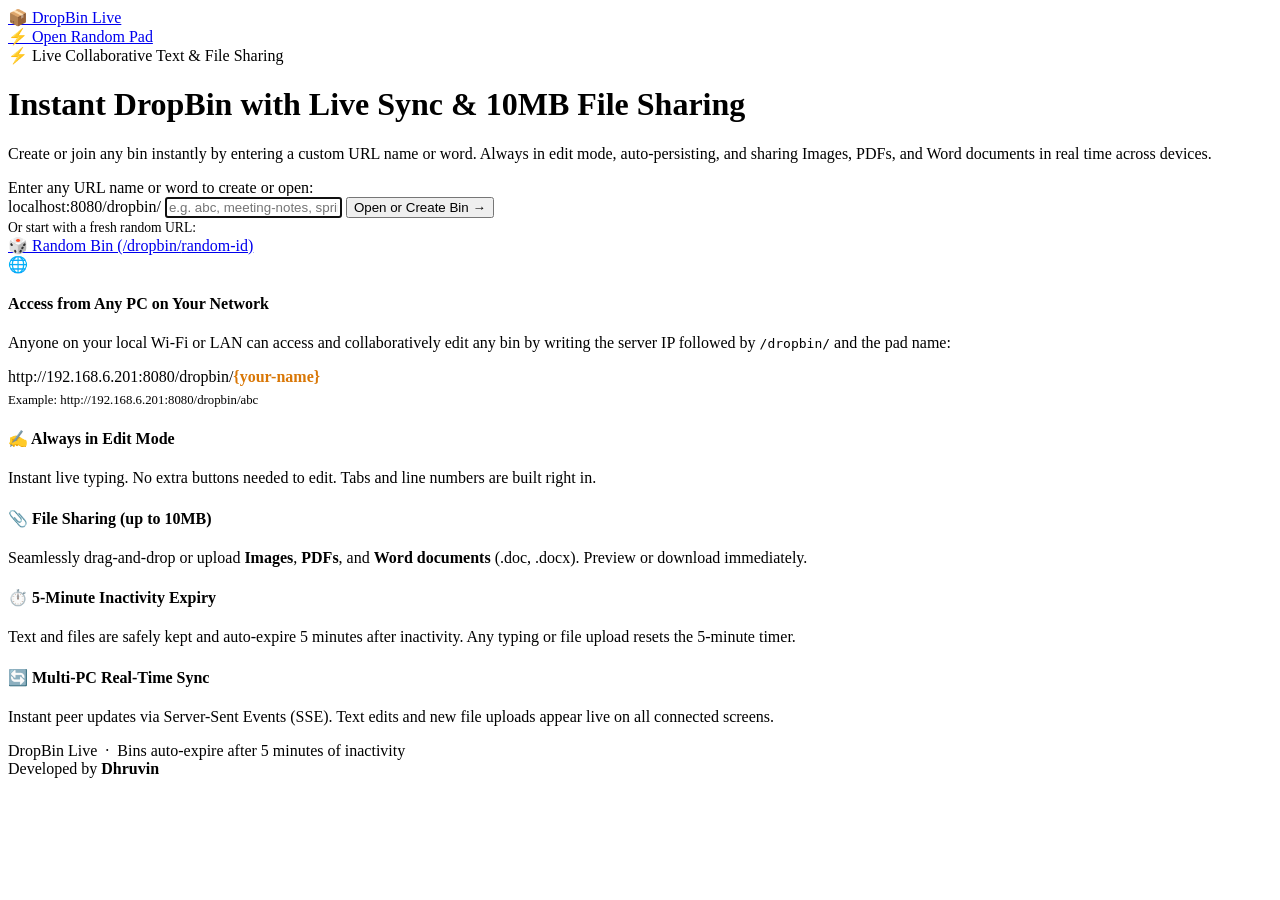
==== src/main/resources/templates/index.html @ e37498a7 "Initial project commit" ====
<!DOCTYPE html>
<html lang="en" xmlns:th="http://www.thymeleaf.org">
<head>
    <meta charset="UTF-8"/>
    <meta name="viewport" content="width=device-width, initial-scale=1.0"/>
    <title>DropBin Live — Instant TextPad & File Sharing (10MB)</title>
    <link rel="stylesheet" th:href="@{/style.css}" href="/style.css"/>
    <link rel="stylesheet" th:href="@{/css/style.css}" href="/css/style.css"/>
</head>
<body>

<header class="site-header">
    <div class="header-left">
        <a href="/dropbin" class="logo">
            <span>📦 DropBin</span>
            <span class="logo-badge">Live</span>
        </a>
    </div>

    <div class="header-right">
        <a href="/dropbin/new" class="btn btn-primary">⚡ Open Random Pad</a>
    </div>
</header>

<main class="hero-container">
    <div class="hero-header">
        <div class="hero-tag">⚡ Live Collaborative Text & File Sharing</div>
        <h1 class="hero-title">Instant DropBin with Live Sync & 10MB File Sharing</h1>
        <p class="hero-subtitle">
            Create or join any bin instantly by entering a custom URL name or word.
            Always in edit mode, auto-persisting, and sharing Images, PDFs, and Word documents in real time across devices.
        </p>
    </div>

    <!-- URL Creator / Opener Card -->
    <div class="create-card">
        <form id="urlForm" class="url-input-form" onsubmit="handleOpenUrl(event)">
            <label class="url-input-label" for="customUrlInput">
                Enter any URL name or word to create or open:
            </label>
            <div class="url-input-wrapper">
                <span class="url-prefix" id="urlPrefix">
                    <span th:text="${serverLanIp != null ? serverLanIp + ':' + serverPort : 'localhost:8080'}">localhost:8080</span>/dropbin/
                </span>
                <input type="text" id="customUrlInput" class="url-text-input"
                       placeholder="e.g. abc, meeting-notes, sprint1..."
                       required pattern="[a-zA-Z0-9_\-\.]+"
                       title="Letters, numbers, underscores, and hyphens"
                       autofocus/>
                <button type="submit" class="btn btn-primary btn-open">
                    Open or Create Bin →
                </button>
            </div>
        </form>

        <div class="quick-actions">
            <span style="font-size: 0.85rem; color: var(--text-muted);">
                Or start with a fresh random URL:
            </span>
            <div style="display:flex; gap:0.5rem;">
                <a href="/dropbin/new" class="btn btn-secondary">🎲 Random Bin (/dropbin/<span style="color:var(--primary);">random-id</span>)</a>
            </div>
        </div>
    </div>

    <!-- LAN Access Tip Card -->
    <div class="lan-tip-card">
        <div class="lan-tip-icon">🌐</div>
        <div class="lan-tip-text">
            <h4>Access from Any PC on Your Network</h4>
            <p>
                Anyone on your local Wi-Fi or LAN can access and collaboratively edit any bin by writing the server IP followed by <code>/dropbin/</code> and the pad name:
            </p>
            <div class="lan-tip-code">
                http://<span th:text="${serverLanIp}">192.168.6.201</span>:<span th:text="${serverPort}">8080</span>/dropbin/<span style="color:#d97706; font-weight:700;">{your-name}</span>
            </div>
            <p style="margin-top:0.4rem; font-size:0.8rem; color:var(--text-dim);">
                Example: <a th:href="@{'/dropbin/abc'}" style="color:var(--primary);text-decoration:none;">http://<span th:text="${serverLanIp}">192.168.6.201</span>:<span th:text="${serverPort}">8080</span>/dropbin/abc</a>
            </p>
        </div>
    </div>

    <!-- Features Overview -->
    <div class="features-grid">
        <div class="feature-box">
            <h4>✍️ Always in Edit Mode</h4>
            <p>Instant live typing. No extra buttons needed to edit. Tabs and line numbers are built right in.</p>
        </div>
        <div class="feature-box">
            <h4>📎 File Sharing (up to 10MB)</h4>
            <p>Seamlessly drag-and-drop or upload <strong>Images</strong>, <strong>PDFs</strong>, and <strong>Word documents</strong> (.doc, .docx). Preview or download immediately.</p>
        </div>
        <div class="feature-box">
            <h4>⏱️ 5-Minute Inactivity Expiry</h4>
            <p>Text and files are safely kept and auto-expire 5 minutes after inactivity. Any typing or file upload resets the 5-minute timer.</p>
        </div>
        <div class="feature-box">
            <h4>🔄 Multi-PC Real-Time Sync</h4>
            <p>Instant peer updates via Server-Sent Events (SSE). Text edits and new file uploads appear live on all connected screens.</p>
        </div>
    </div>
</main>

<footer class="site-footer">
    <div class="footer-left" aria-hidden="true"></div>
    <div class="footer-center">
        <span>DropBin Live &nbsp;·&nbsp; Bins auto-expire after 5 minutes of inactivity</span>
        <span th:if="${activePastes != null}" th:text="'&nbsp;·&nbsp; ' + ${activePastes} + ' active bins in database'"></span>
    </div>
    <div class="footer-right">
        Developed by <strong>Dhruvin</strong>
    </div>
</footer>

<script>
    function handleOpenUrl(event) {
        event.preventDefault();
        const input = document.getElementById('customUrlInput');
        let val = input.value.trim().replace(/^\/+|\/+$/g, '');
        if (val) {
            window.location.href = '/dropbin/' + encodeURIComponent(val);
        }
    }
</script>

</body>
</html>
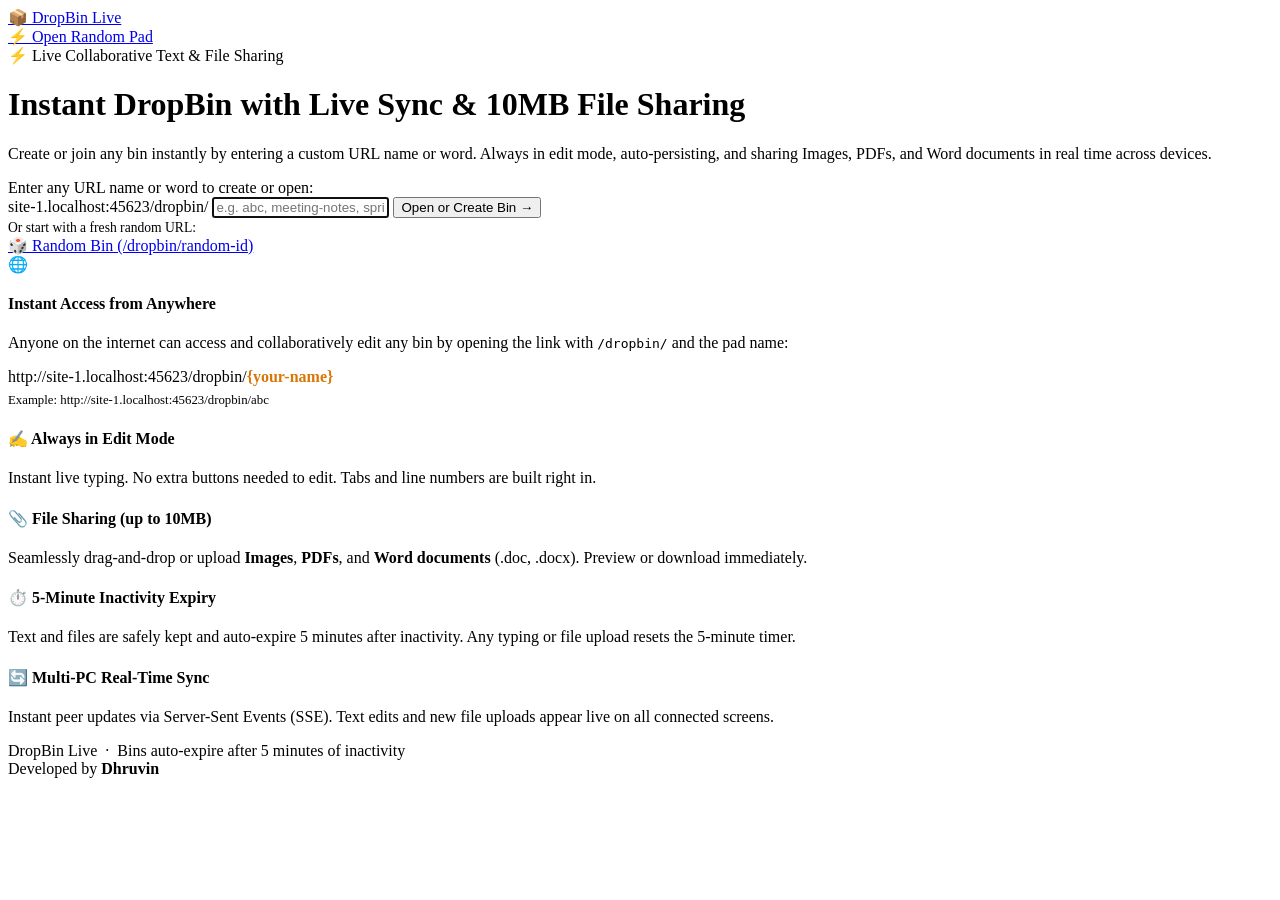
==== commit 9bbabd54: "feat: add Railway cloud deployment support and intelligent DataSource config" ====
--- a/src/main/resources/templates/index.html
+++ b/src/main/resources/templates/index.html
@@ -40,7 +40,7 @@
             </label>
             <div class="url-input-wrapper">
                 <span class="url-prefix" id="urlPrefix">
-                    <span th:text="${serverLanIp != null ? serverLanIp + ':' + serverPort : 'localhost:8080'}">localhost:8080</span>/dropbin/
+                    <span id="urlHostPrefix" th:text="${serverLanIp != null ? serverLanIp + ':' + serverPort : 'localhost:8080'}">localhost:8080</span>/dropbin/
                 </span>
                 <input type="text" id="customUrlInput" class="url-text-input"
                        placeholder="e.g. abc, meeting-notes, sprint1..."
@@ -63,19 +63,19 @@
         </div>
     </div>
 
-    <!-- LAN Access Tip Card -->
+    <!-- Share Tip Card -->
     <div class="lan-tip-card">
         <div class="lan-tip-icon">🌐</div>
         <div class="lan-tip-text">
-            <h4>Access from Any PC on Your Network</h4>
+            <h4>Instant Access from Anywhere</h4>
             <p>
-                Anyone on your local Wi-Fi or LAN can access and collaboratively edit any bin by writing the server IP followed by <code>/dropbin/</code> and the pad name:
+                Anyone on the internet can access and collaboratively edit any bin by opening the link with <code>/dropbin/</code> and the pad name:
             </p>
             <div class="lan-tip-code">
-                http://<span th:text="${serverLanIp}">192.168.6.201</span>:<span th:text="${serverPort}">8080</span>/dropbin/<span style="color:#d97706; font-weight:700;">{your-name}</span>
+                <span id="tipOriginDisplay" th:text="${serverLanIp != null ? 'http://' + serverLanIp + ':' + serverPort : 'http://localhost:8080'}">http://localhost:8080</span>/dropbin/<span style="color:#d97706; font-weight:700;">{your-name}</span>
             </div>
             <p style="margin-top:0.4rem; font-size:0.8rem; color:var(--text-dim);">
-                Example: <a th:href="@{'/dropbin/abc'}" style="color:var(--primary);text-decoration:none;">http://<span th:text="${serverLanIp}">192.168.6.201</span>:<span th:text="${serverPort}">8080</span>/dropbin/abc</a>
+                Example: <a id="tipExampleLink" th:href="@{'/dropbin/abc'}" style="color:var(--primary);text-decoration:none;"><span id="tipExampleDisplay" th:text="${serverLanIp != null ? 'http://' + serverLanIp + ':' + serverPort + '/dropbin/abc' : 'http://localhost:8080/dropbin/abc'}">http://localhost:8080/dropbin/abc</span></a>
             </p>
         </div>
     </div>
@@ -113,6 +113,20 @@
 </footer>
 
 <script>
+    document.addEventListener('DOMContentLoaded', () => {
+        const urlHostPrefix = document.getElementById('urlHostPrefix');
+        const tipOriginDisplay = document.getElementById('tipOriginDisplay');
+        const tipExampleDisplay = document.getElementById('tipExampleDisplay');
+        const tipExampleLink = document.getElementById('tipExampleLink');
+
+        if (window.location.host) {
+            if (urlHostPrefix) urlHostPrefix.textContent = window.location.host;
+            if (tipOriginDisplay) tipOriginDisplay.textContent = window.location.origin;
+            if (tipExampleDisplay) tipExampleDisplay.textContent = window.location.origin + '/dropbin/abc';
+            if (tipExampleLink) tipExampleLink.href = window.location.origin + '/dropbin/abc';
+        }
+    });
+
     function handleOpenUrl(event) {
         event.preventDefault();
         const input = document.getElementById('customUrlInput');
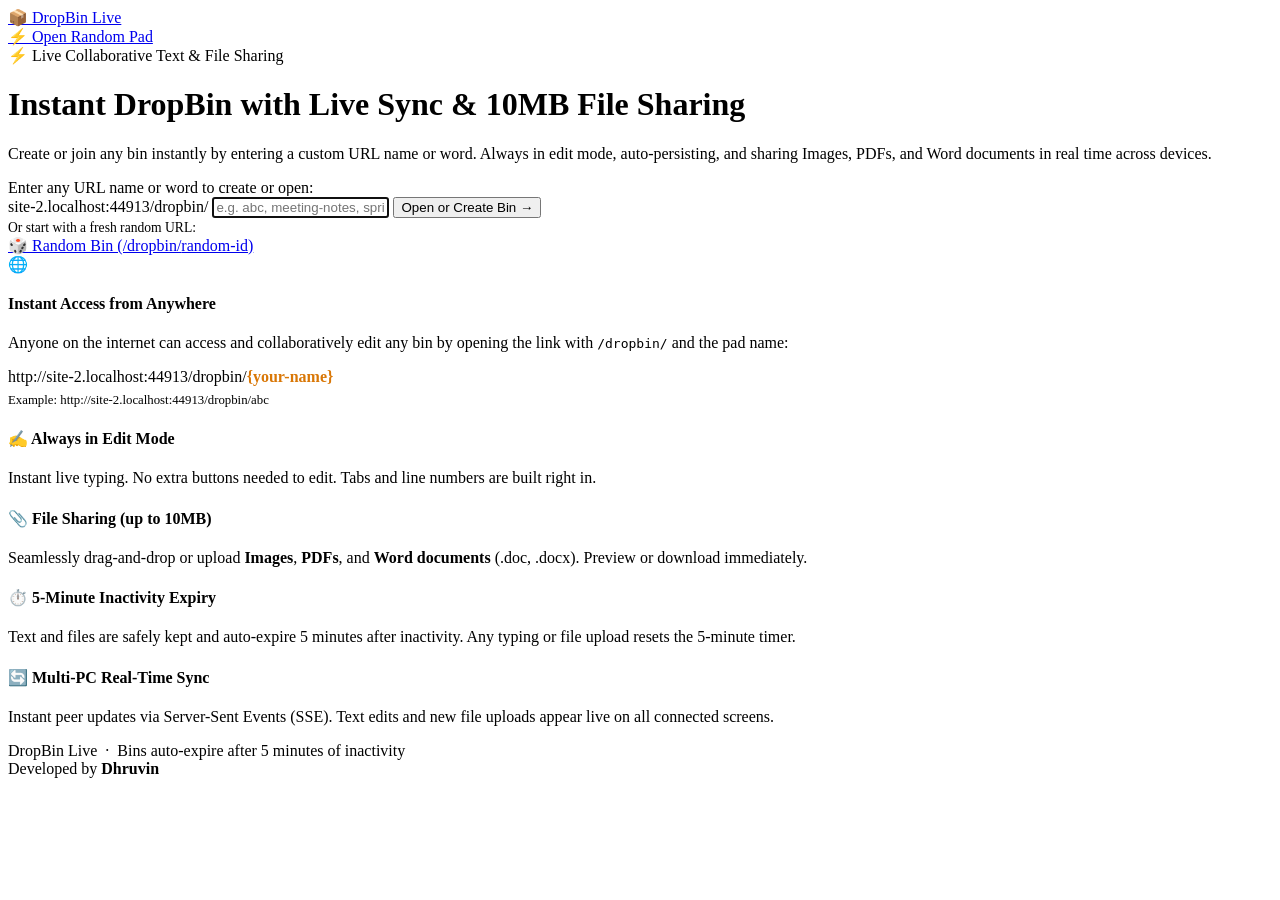
==== commit a36927f3: "feat: add frontend static assets and index template for textbin" ====
--- a/src/main/resources/templates/index.html
+++ b/src/main/resources/templates/index.html
@@ -120,7 +120,10 @@
         const tipExampleLink = document.getElementById('tipExampleLink');
 
         if (window.location.host) {
-            if (urlHostPrefix) urlHostPrefix.textContent = window.location.host;
+            if (urlHostPrefix) {
+                urlHostPrefix.textContent = window.location.host;
+                urlHostPrefix.title = window.location.host;
+            }
             if (tipOriginDisplay) tipOriginDisplay.textContent = window.location.origin;
             if (tipExampleDisplay) tipExampleDisplay.textContent = window.location.origin + '/dropbin/abc';
             if (tipExampleLink) tipExampleLink.href = window.location.origin + '/dropbin/abc';
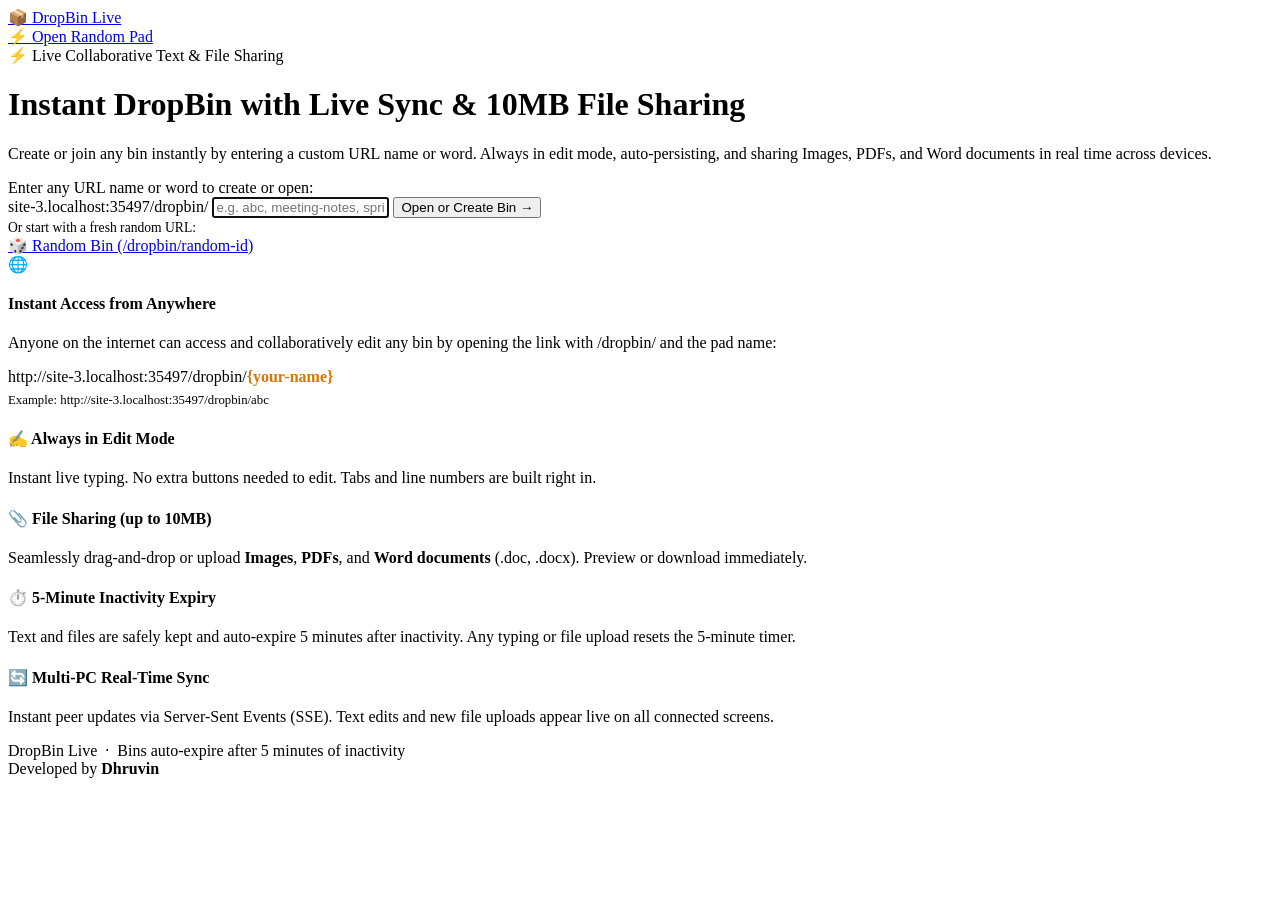
==== commit 22d94f34: "feat: add automatic dual-mode detection for LAN and Live environments" ====
--- a/src/main/resources/templates/index.html
+++ b/src/main/resources/templates/index.html
@@ -67,9 +67,9 @@
     <div class="lan-tip-card">
         <div class="lan-tip-icon">🌐</div>
         <div class="lan-tip-text">
-            <h4>Instant Access from Anywhere</h4>
-            <p>
-                Anyone on the internet can access and collaboratively edit any bin by opening the link with <code>/dropbin/</code> and the pad name:
+            <h4 id="tipCardHeading" th:text="${isLiveMode} ? 'Instant Access from Anywhere' : 'Access from Any Device on Your Network'">Access from Any Device on Your Network</h4>
+            <p id="tipCardDesc" th:text="${isLiveMode} ? 'Anyone on the internet can access and collaboratively edit any bin by opening the link with /dropbin/ and the pad name:' : 'Anyone on your local Wi-Fi or LAN can access and collaboratively edit any bin by writing the server IP followed by /dropbin/ and the pad name:'">
+                Anyone on your local Wi-Fi or LAN can access and collaboratively edit any bin by writing the server IP followed by <code>/dropbin/</code> and the pad name:
             </p>
             <div class="lan-tip-code">
                 <span id="tipOriginDisplay" th:text="${serverLanIp != null ? 'http://' + serverLanIp + ':' + serverPort : 'http://localhost:8080'}">http://localhost:8080</span>/dropbin/<span style="color:#d97706; font-weight:700;">{your-name}</span>
@@ -118,15 +118,38 @@
         const tipOriginDisplay = document.getElementById('tipOriginDisplay');
         const tipExampleDisplay = document.getElementById('tipExampleDisplay');
         const tipExampleLink = document.getElementById('tipExampleLink');
+        const tipCardHeading = document.getElementById('tipCardHeading');
+        const tipCardDesc = document.getElementById('tipCardDesc');
 
-        if (window.location.host) {
+        const isLocalOrLan = (hostname) => {
+            if (!hostname) return true;
+            return hostname === 'localhost' ||
+                   hostname === '127.0.0.1' ||
+                   hostname === '0.0.0.0' ||
+                   hostname.endsWith('.local') ||
+                   hostname.startsWith('192.168.') ||
+                   hostname.startsWith('10.') ||
+                   /^172\.(1[6-9]|2[0-9]|3[0-1])\./.test(hostname);
+        };
+
+        const isLocal = isLocalOrLan(window.location.hostname);
+
+        if (!isLocal) {
+            // Live Internet Mode (Render, Railway, custom domain)
+            const liveOrigin = window.location.origin;
             if (urlHostPrefix) {
                 urlHostPrefix.textContent = window.location.host;
                 urlHostPrefix.title = window.location.host;
             }
-            if (tipOriginDisplay) tipOriginDisplay.textContent = window.location.origin;
-            if (tipExampleDisplay) tipExampleDisplay.textContent = window.location.origin + '/dropbin/abc';
-            if (tipExampleLink) tipExampleLink.href = window.location.origin + '/dropbin/abc';
+            if (tipCardHeading) tipCardHeading.textContent = 'Instant Access from Anywhere';
+            if (tipCardDesc) tipCardDesc.textContent = 'Anyone on the internet can access and collaboratively edit any bin by opening the link with /dropbin/ and the pad name:';
+            if (tipOriginDisplay) tipOriginDisplay.textContent = liveOrigin;
+            if (tipExampleDisplay) tipExampleDisplay.textContent = liveOrigin + '/dropbin/abc';
+            if (tipExampleLink) tipExampleLink.href = liveOrigin + '/dropbin/abc';
+        } else {
+            // LAN / Local Mode (Wi-Fi, localhost)
+            if (tipCardHeading) tipCardHeading.textContent = 'Access from Any Device on Your Network';
+            if (tipCardDesc) tipCardDesc.textContent = 'Anyone on your local Wi-Fi or LAN can access and collaboratively edit any bin by writing the server IP followed by /dropbin/ and the pad name:';
         }
     });
 
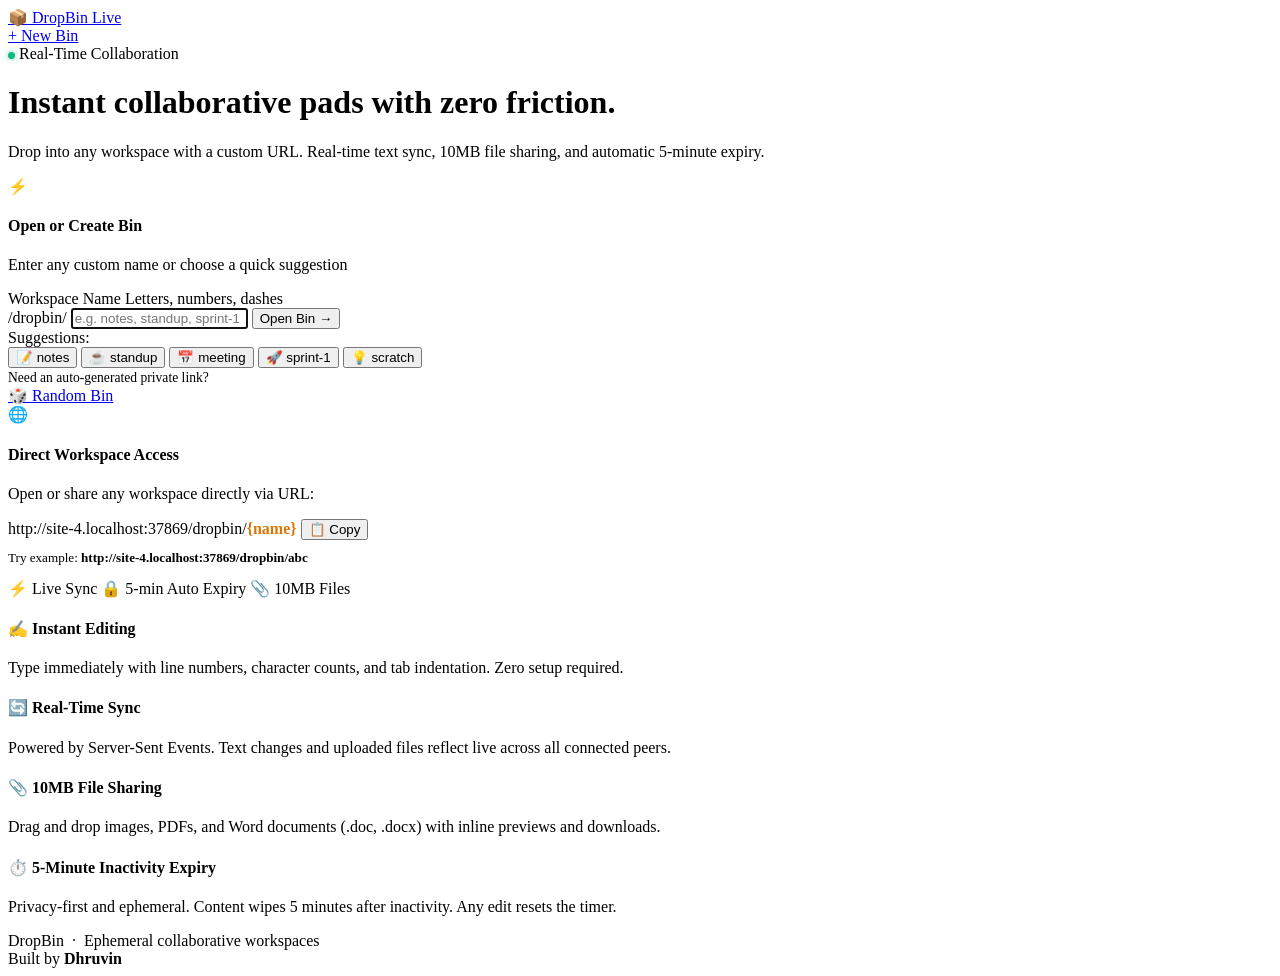
==== commit eea54fbd: "feat(ui): modernize UI design, improve mobile responsiveness, and enhance hero layout - Modernize ty" ====
--- a/src/main/resources/templates/index.html
+++ b/src/main/resources/templates/index.html
@@ -3,7 +3,7 @@
 <head>
     <meta charset="UTF-8"/>
     <meta name="viewport" content="width=device-width, initial-scale=1.0"/>
-    <title>DropBin Live — Instant TextPad & File Sharing (10MB)</title>
+    <title>DropBin — Instant Collaborative Workspace</title>
     <link rel="stylesheet" th:href="@{/style.css}" href="/style.css"/>
     <link rel="stylesheet" th:href="@{/css/style.css}" href="/css/style.css"/>
 </head>
@@ -18,85 +18,127 @@
     </div>
 
     <div class="header-right">
-        <a href="/dropbin/new" class="btn btn-primary">⚡ Open Random Pad</a>
+        <a href="/dropbin/new" class="btn btn-primary">+ New Bin</a>
     </div>
 </header>
 
 <main class="hero-container">
     <div class="hero-header">
-        <div class="hero-tag">⚡ Live Collaborative Text & File Sharing</div>
-        <h1 class="hero-title">Instant DropBin with Live Sync & 10MB File Sharing</h1>
+        <div class="hero-tag">
+            <span class="live-dot" style="display:inline-block;width:7px;height:7px;border-radius:50%;background:#10b981;box-shadow:0 0 6px rgba(16,185,129,0.6);"></span>
+            Real-Time Collaboration
+        </div>
+        <h1 class="hero-title">Instant collaborative pads with zero friction.</h1>
         <p class="hero-subtitle">
-            Create or join any bin instantly by entering a custom URL name or word.
-            Always in edit mode, auto-persisting, and sharing Images, PDFs, and Word documents in real time across devices.
+            Drop into any workspace with a custom URL. Real-time text sync, 10MB file sharing, and automatic 5-minute expiry.
         </p>
     </div>
 
-    <!-- URL Creator / Opener Card -->
-    <div class="create-card">
-        <form id="urlForm" class="url-input-form" onsubmit="handleOpenUrl(event)">
-            <label class="url-input-label" for="customUrlInput">
-                Enter any URL name or word to create or open:
-            </label>
-            <div class="url-input-wrapper">
-                <span class="url-prefix" id="urlPrefix">
-                    <span id="urlHostPrefix" th:text="${serverLanIp != null ? serverLanIp + ':' + serverPort : 'localhost:8080'}">localhost:8080</span>/dropbin/
+    <!-- Dual Action Grid: Creator Card on Left + Direct Access Card on Right -->
+    <div class="hero-action-grid">
+        <!-- URL Creator / Opener Card -->
+        <div class="create-card">
+            <div class="card-header-custom">
+                <div class="create-card-icon">⚡</div>
+                <div>
+                    <h4>Open or Create Bin</h4>
+                    <p>Enter any custom name or choose a quick suggestion</p>
+                </div>
+            </div>
+
+            <form id="urlForm" class="url-input-form" onsubmit="handleOpenUrl(event)">
+                <div class="url-label-row">
+                    <label class="url-input-label" for="customUrlInput">
+                        Workspace Name
+                    </label>
+                    <span class="url-label-hint">Letters, numbers, dashes</span>
+                </div>
+                <div class="url-input-wrapper">
+                    <span class="url-prefix" id="urlPrefix">/dropbin/</span>
+                    <input type="text" id="customUrlInput" class="url-text-input"
+                           placeholder="e.g. notes, standup, sprint-1"
+                           required pattern="[a-zA-Z0-9_\-\.]+"
+                           title="Letters, numbers, underscores, and hyphens"
+                           autofocus/>
+                    <button type="submit" class="btn btn-primary btn-open">
+                        Open Bin →
+                    </button>
+                </div>
+            </form>
+
+            <!-- Quick Suggestion Preset Chips -->
+            <div class="quick-suggestions">
+                <span class="quick-suggestions-label">Suggestions:</span>
+                <div class="quick-chips-group">
+                    <button type="button" class="quick-chip" onclick="fillPreset('notes')">📝 notes</button>
+                    <button type="button" class="quick-chip" onclick="fillPreset('standup')">☕ standup</button>
+                    <button type="button" class="quick-chip" onclick="fillPreset('meeting')">📅 meeting</button>
+                    <button type="button" class="quick-chip" onclick="fillPreset('sprint-1')">🚀 sprint-1</button>
+                    <button type="button" class="quick-chip" onclick="fillPreset('scratch')">💡 scratch</button>
+                </div>
+            </div>
+
+            <div class="quick-actions">
+                <span style="font-size: 0.85rem; color: var(--text-muted);">
+                    Need an auto-generated private link?
                 </span>
-                <input type="text" id="customUrlInput" class="url-text-input"
-                       placeholder="e.g. abc, meeting-notes, sprint1..."
-                       required pattern="[a-zA-Z0-9_\-\.]+"
-                       title="Letters, numbers, underscores, and hyphens"
-                       autofocus/>
-                <button type="submit" class="btn btn-primary btn-open">
-                    Open or Create Bin →
-                </button>
-            </div>
-        </form>
-
-        <div class="quick-actions">
-            <span style="font-size: 0.85rem; color: var(--text-muted);">
-                Or start with a fresh random URL:
-            </span>
-            <div style="display:flex; gap:0.5rem;">
-                <a href="/dropbin/new" class="btn btn-secondary">🎲 Random Bin (/dropbin/<span style="color:var(--primary);">random-id</span>)</a>
-            </div>
-        </div>
-    </div>
-
-    <!-- Share Tip Card -->
-    <div class="lan-tip-card">
-        <div class="lan-tip-icon">🌐</div>
-        <div class="lan-tip-text">
-            <h4 id="tipCardHeading" th:text="${isLiveMode} ? 'Instant Access from Anywhere' : 'Access from Any Device on Your Network'">Access from Any Device on Your Network</h4>
-            <p id="tipCardDesc" th:text="${isLiveMode} ? 'Anyone on the internet can access and collaboratively edit any bin by opening the link with /dropbin/ and the pad name:' : 'Anyone on your local Wi-Fi or LAN can access and collaboratively edit any bin by writing the server IP followed by /dropbin/ and the pad name:'">
-                Anyone on your local Wi-Fi or LAN can access and collaboratively edit any bin by writing the server IP followed by <code>/dropbin/</code> and the pad name:
-            </p>
-            <div class="lan-tip-code">
-                <span id="tipOriginDisplay" th:text="${serverLanIp != null ? 'http://' + serverLanIp + ':' + serverPort : 'http://localhost:8080'}">http://localhost:8080</span>/dropbin/<span style="color:#d97706; font-weight:700;">{your-name}</span>
-            </div>
-            <p style="margin-top:0.4rem; font-size:0.8rem; color:var(--text-dim);">
-                Example: <a id="tipExampleLink" th:href="@{'/dropbin/abc'}" style="color:var(--primary);text-decoration:none;"><span id="tipExampleDisplay" th:text="${serverLanIp != null ? 'http://' + serverLanIp + ':' + serverPort + '/dropbin/abc' : 'http://localhost:8080/dropbin/abc'}">http://localhost:8080/dropbin/abc</span></a>
-            </p>
-        </div>
-    </div>
-
-    <!-- Features Overview -->
+                <div style="display:flex; gap:0.5rem;">
+                    <a href="/dropbin/new" class="btn btn-secondary">🎲 Random Bin</a>
+                </div>
+            </div>
+        </div>
+
+        <!-- Share & Direct Access Card -->
+        <div class="lan-tip-card">
+            <div class="tip-card-header">
+                <div class="lan-tip-icon">🌐</div>
+                <div>
+                    <h4 id="tipCardHeading">Direct Workspace Access</h4>
+                    <p id="tipCardDesc">
+                        Open or share any workspace directly via URL:
+                    </p>
+                </div>
+            </div>
+
+            <div class="tip-card-body">
+                <div class="lan-tip-code-box">
+                    <span class="lan-tip-code">
+                        <span id="tipOriginDisplay" th:text="${serverLanIp != null ? 'http://' + serverLanIp + ':' + serverPort : 'http://localhost:8080'}">http://localhost:8080</span>/dropbin/<span style="color:#d97706; font-weight:700;">{name}</span>
+                    </span>
+                    <button type="button" class="btn-copy-format" id="btnCopyFormat" onclick="copyFormatUrl()" title="Copy URL format">
+                        📋 Copy
+                    </button>
+                </div>
+                <p style="margin-top:0.6rem; font-size:0.82rem; color:var(--text-dim);">
+                    Try example: <a id="tipExampleLink" th:href="@{'/dropbin/abc'}" style="color:var(--primary);text-decoration:none; font-weight:600;"><span id="tipExampleDisplay" th:text="${serverLanIp != null ? 'http://' + serverLanIp + ':' + serverPort + '/dropbin/abc' : 'http://localhost:8080/dropbin/abc'}">http://localhost:8080/dropbin/abc</span></a>
+                </p>
+            </div>
+
+            <div class="tip-card-footer">
+                <span class="tip-pill-badge">⚡ Live Sync</span>
+                <span class="tip-pill-badge">🔒 5-min Auto Expiry</span>
+                <span class="tip-pill-badge">📎 10MB Files</span>
+            </div>
+        </div>
+    </div>
+
+    <!-- Features Overview: 4 Columns spanning the widescreen -->
     <div class="features-grid">
         <div class="feature-box">
-            <h4>✍️ Always in Edit Mode</h4>
-            <p>Instant live typing. No extra buttons needed to edit. Tabs and line numbers are built right in.</p>
-        </div>
-        <div class="feature-box">
-            <h4>📎 File Sharing (up to 10MB)</h4>
-            <p>Seamlessly drag-and-drop or upload <strong>Images</strong>, <strong>PDFs</strong>, and <strong>Word documents</strong> (.doc, .docx). Preview or download immediately.</p>
+            <h4>✍️ Instant Editing</h4>
+            <p>Type immediately with line numbers, character counts, and tab indentation. Zero setup required.</p>
+        </div>
+        <div class="feature-box">
+            <h4>🔄 Real-Time Sync</h4>
+            <p>Powered by Server-Sent Events. Text changes and uploaded files reflect live across all connected peers.</p>
+        </div>
+        <div class="feature-box">
+            <h4>📎 10MB File Sharing</h4>
+            <p>Drag and drop images, PDFs, and Word documents (.doc, .docx) with inline previews and downloads.</p>
         </div>
         <div class="feature-box">
             <h4>⏱️ 5-Minute Inactivity Expiry</h4>
-            <p>Text and files are safely kept and auto-expire 5 minutes after inactivity. Any typing or file upload resets the 5-minute timer.</p>
-        </div>
-        <div class="feature-box">
-            <h4>🔄 Multi-PC Real-Time Sync</h4>
-            <p>Instant peer updates via Server-Sent Events (SSE). Text edits and new file uploads appear live on all connected screens.</p>
+            <p>Privacy-first and ephemeral. Content wipes 5 minutes after inactivity. Any edit resets the timer.</p>
         </div>
     </div>
 </main>
@@ -104,17 +146,16 @@
 <footer class="site-footer">
     <div class="footer-left" aria-hidden="true"></div>
     <div class="footer-center">
-        <span>DropBin Live &nbsp;·&nbsp; Bins auto-expire after 5 minutes of inactivity</span>
-        <span th:if="${activePastes != null}" th:text="'&nbsp;·&nbsp; ' + ${activePastes} + ' active bins in database'"></span>
+        <span>DropBin &nbsp;·&nbsp; Ephemeral collaborative workspaces</span>
+        <span th:if="${activePastes != null and activePastes > 0}" th:text="'&nbsp;·&nbsp; ' + ${activePastes} + ' active'"></span>
     </div>
     <div class="footer-right">
-        Developed by <strong>Dhruvin</strong>
+        Built by <strong>Dhruvin</strong>
     </div>
 </footer>
 
 <script>
     document.addEventListener('DOMContentLoaded', () => {
-        const urlHostPrefix = document.getElementById('urlHostPrefix');
         const tipOriginDisplay = document.getElementById('tipOriginDisplay');
         const tipExampleDisplay = document.getElementById('tipExampleDisplay');
         const tipExampleLink = document.getElementById('tipExampleLink');
@@ -137,21 +178,39 @@
         if (!isLocal) {
             // Live Internet Mode (Render, Railway, custom domain)
             const liveOrigin = window.location.origin;
-            if (urlHostPrefix) {
-                urlHostPrefix.textContent = window.location.host;
-                urlHostPrefix.title = window.location.host;
-            }
-            if (tipCardHeading) tipCardHeading.textContent = 'Instant Access from Anywhere';
-            if (tipCardDesc) tipCardDesc.textContent = 'Anyone on the internet can access and collaboratively edit any bin by opening the link with /dropbin/ and the pad name:';
+            if (tipCardHeading) tipCardHeading.textContent = 'Direct Workspace Access';
+            if (tipCardDesc) tipCardDesc.textContent = 'Open or share any workspace directly via URL:';
             if (tipOriginDisplay) tipOriginDisplay.textContent = liveOrigin;
             if (tipExampleDisplay) tipExampleDisplay.textContent = liveOrigin + '/dropbin/abc';
             if (tipExampleLink) tipExampleLink.href = liveOrigin + '/dropbin/abc';
         } else {
             // LAN / Local Mode (Wi-Fi, localhost)
-            if (tipCardHeading) tipCardHeading.textContent = 'Access from Any Device on Your Network';
-            if (tipCardDesc) tipCardDesc.textContent = 'Anyone on your local Wi-Fi or LAN can access and collaboratively edit any bin by writing the server IP followed by /dropbin/ and the pad name:';
+            if (tipCardHeading) tipCardHeading.textContent = 'Direct Workspace Access';
+            if (tipCardDesc) tipCardDesc.textContent = 'Open or share any workspace directly via URL:';
         }
     });
+
+    function fillPreset(name) {
+        const input = document.getElementById('customUrlInput');
+        if (input) {
+            input.value = name;
+            input.focus();
+        }
+    }
+
+    function copyFormatUrl() {
+        const originDisplay = document.getElementById('tipOriginDisplay');
+        const origin = originDisplay ? originDisplay.textContent.trim() : window.location.origin;
+        const urlToCopy = origin + '/dropbin/{name}';
+        navigator.clipboard.writeText(urlToCopy).then(() => {
+            const btn = document.getElementById('btnCopyFormat');
+            if (btn) {
+                const orig = btn.innerHTML;
+                btn.innerHTML = '✓ Copied';
+                setTimeout(() => { btn.innerHTML = orig; }, 1800);
+            }
+        }).catch(() => {});
+    }
 
     function handleOpenUrl(event) {
         event.preventDefault();
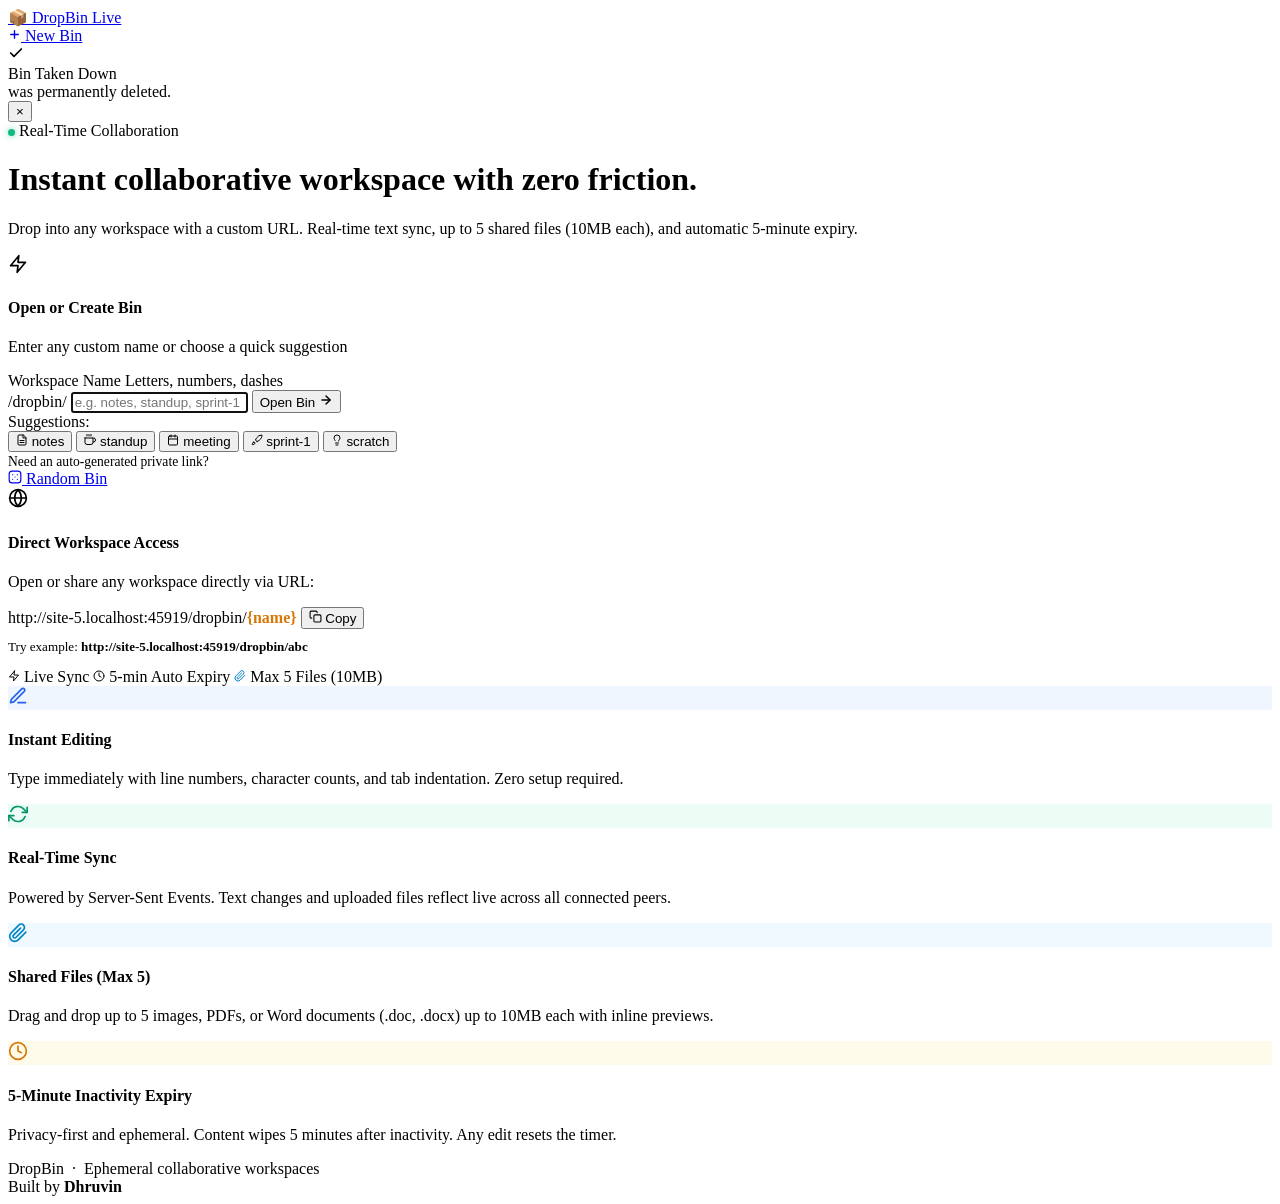
==== commit c148a289: "feat(workspace): add bin takedown, add 5-file workspace limit, cascade clear files, and refine UI st" ====
--- a/src/main/resources/templates/index.html
+++ b/src/main/resources/templates/index.html
@@ -4,12 +4,12 @@
     <meta charset="UTF-8"/>
     <meta name="viewport" content="width=device-width, initial-scale=1.0"/>
     <title>DropBin — Instant Collaborative Workspace</title>
-    <link rel="stylesheet" th:href="@{/style.css}" href="/style.css"/>
-    <link rel="stylesheet" th:href="@{/css/style.css}" href="/css/style.css"/>
+    <link rel="stylesheet" th:href="@{/style.css(v='2.9')}" href="/style.css?v=2.9"/>
+    <link rel="stylesheet" th:href="@{/css/style.css(v='2.9')}" href="/css/style.css?v=2.9"/>
 </head>
 <body>
 
-<header class="site-header">
+<header class="site-header index-header">
     <div class="header-left">
         <a href="/dropbin" class="logo">
             <span>📦 DropBin</span>
@@ -18,9 +18,26 @@
     </div>
 
     <div class="header-right">
-        <a href="/dropbin/new" class="btn btn-primary">+ New Bin</a>
+        <a href="/dropbin/new" class="btn btn-primary">
+            <svg class="btn-icon" width="13" height="13" viewBox="0 0 24 24" fill="none" stroke="currentColor" stroke-width="2.5" stroke-linecap="round" stroke-linejoin="round"><line x1="12" y1="5" x2="12" y2="19"/><line x1="5" y1="12" x2="19" y2="12"/></svg>
+            <span>New Bin</span>
+        </a>
     </div>
 </header>
+
+<!-- Floating Toast Notification (completely non-disruptive, zero layout shift) -->
+<div id="notificationBanner" class="notification-banner success" style="cursor: pointer;">
+    <div class="notif-icon">
+        <svg class="btn-icon" width="16" height="16" viewBox="0 0 24 24" fill="none" stroke="currentColor" stroke-width="2.5" stroke-linecap="round" stroke-linejoin="round"><polyline points="20 6 9 17 4 12"/></svg>
+    </div>
+    <div class="notif-content">
+        <div class="notif-title">Bin Taken Down</div>
+        <div class="notif-desc">
+            <span id="takedownBinName" style="font-family:var(--mono); font-weight:700;"></span> was permanently deleted.
+        </div>
+    </div>
+    <button type="button" class="notif-btn notif-btn-dismiss" id="btnCloseNotification" title="Dismiss">&times;</button>
+</div>
 
 <main class="hero-container">
     <div class="hero-header">
@@ -28,9 +45,9 @@
             <span class="live-dot" style="display:inline-block;width:7px;height:7px;border-radius:50%;background:#10b981;box-shadow:0 0 6px rgba(16,185,129,0.6);"></span>
             Real-Time Collaboration
         </div>
-        <h1 class="hero-title">Instant collaborative pads with zero friction.</h1>
+        <h1 class="hero-title">Instant collaborative workspace with zero friction.</h1>
         <p class="hero-subtitle">
-            Drop into any workspace with a custom URL. Real-time text sync, 10MB file sharing, and automatic 5-minute expiry.
+            Drop into any workspace with a custom URL. Real-time text sync, up to 5 shared files (10MB each), and automatic 5-minute expiry.
         </p>
     </div>
 
@@ -39,7 +56,9 @@
         <!-- URL Creator / Opener Card -->
         <div class="create-card">
             <div class="card-header-custom">
-                <div class="create-card-icon">⚡</div>
+                <div class="create-card-icon">
+                    <svg class="btn-icon" width="20" height="20" viewBox="0 0 24 24" fill="none" stroke="currentColor" stroke-width="2" stroke-linecap="round" stroke-linejoin="round"><polygon points="13 2 3 14 12 14 11 22 21 10 12 10 13 2"/></svg>
+                </div>
                 <div>
                     <h4>Open or Create Bin</h4>
                     <p>Enter any custom name or choose a quick suggestion</p>
@@ -61,7 +80,8 @@
                            title="Letters, numbers, underscores, and hyphens"
                            autofocus/>
                     <button type="submit" class="btn btn-primary btn-open">
-                        Open Bin →
+                        <span>Open Bin</span>
+                        <svg class="btn-icon" width="14" height="14" viewBox="0 0 24 24" fill="none" stroke="currentColor" stroke-width="2.5" stroke-linecap="round" stroke-linejoin="round"><line x1="5" y1="12" x2="19" y2="12"/><polyline points="12 5 19 12 12 19"/></svg>
                     </button>
                 </div>
             </form>
@@ -70,11 +90,26 @@
             <div class="quick-suggestions">
                 <span class="quick-suggestions-label">Suggestions:</span>
                 <div class="quick-chips-group">
-                    <button type="button" class="quick-chip" onclick="fillPreset('notes')">📝 notes</button>
-                    <button type="button" class="quick-chip" onclick="fillPreset('standup')">☕ standup</button>
-                    <button type="button" class="quick-chip" onclick="fillPreset('meeting')">📅 meeting</button>
-                    <button type="button" class="quick-chip" onclick="fillPreset('sprint-1')">🚀 sprint-1</button>
-                    <button type="button" class="quick-chip" onclick="fillPreset('scratch')">💡 scratch</button>
+                    <button type="button" class="quick-chip" onclick="fillPreset('notes')">
+                        <svg class="btn-icon" width="12" height="12" viewBox="0 0 24 24" fill="none" stroke="currentColor" stroke-width="2" stroke-linecap="round" stroke-linejoin="round"><path d="M14 2H6a2 2 0 0 0-2 2v16a2 2 0 0 0 2 2h12a2 2 0 0 0 2-2V8z"/><polyline points="14 2 14 8 20 8"/><line x1="16" y1="13" x2="8" y2="13"/><line x1="16" y1="17" x2="8" y2="17"/></svg>
+                        <span>notes</span>
+                    </button>
+                    <button type="button" class="quick-chip" onclick="fillPreset('standup')">
+                        <svg class="btn-icon" width="12" height="12" viewBox="0 0 24 24" fill="none" stroke="currentColor" stroke-width="2" stroke-linecap="round" stroke-linejoin="round"><path d="M18 8h1a4 4 0 0 1 0 8h-1"/><path d="M2 8h16v9a4 4 0 0 1-4 4H6a4 4 0 0 1-4-4V8z"/><line x1="6" y1="1" x2="6" y2="4"/><line x1="10" y1="1" x2="10" y2="4"/><line x1="14" y1="1" x2="14" y2="4"/></svg>
+                        <span>standup</span>
+                    </button>
+                    <button type="button" class="quick-chip" onclick="fillPreset('meeting')">
+                        <svg class="btn-icon" width="12" height="12" viewBox="0 0 24 24" fill="none" stroke="currentColor" stroke-width="2" stroke-linecap="round" stroke-linejoin="round"><rect x="3" y="4" width="18" height="18" rx="2" ry="2"/><line x1="16" y1="2" x2="16" y2="6"/><line x1="8" y1="2" x2="8" y2="6"/><line x1="3" y1="10" x2="21" y2="10"/></svg>
+                        <span>meeting</span>
+                    </button>
+                    <button type="button" class="quick-chip" onclick="fillPreset('sprint-1')">
+                        <svg class="btn-icon" width="12" height="12" viewBox="0 0 24 24" fill="none" stroke="currentColor" stroke-width="2" stroke-linecap="round" stroke-linejoin="round"><path d="M4.5 16.5c-1.5 1.26-2 5-2 5s3.74-.5 5-2c.71-.84.7-2.13-.09-2.91a2.18 2.18 0 0 0-2.91-.09z"/><path d="M12 15l-3-3a22 22 0 0 1 2-3.95A12.88 12.88 0 0 1 22 2c0 2.72-.78 7.5-6 11a22.35 22.35 0 0 1-4 2z"/></svg>
+                        <span>sprint-1</span>
+                    </button>
+                    <button type="button" class="quick-chip" onclick="fillPreset('scratch')">
+                        <svg class="btn-icon" width="12" height="12" viewBox="0 0 24 24" fill="none" stroke="currentColor" stroke-width="2" stroke-linecap="round" stroke-linejoin="round"><path d="M9 18h6"/><path d="M10 22h4"/><path d="M15.09 14c.18-.98.65-1.74 1.41-2.5A4.65 4.65 0 0 0 18 8 6 6 0 0 0 6 8c0 1 .3 1.93.85 2.7.67.92 1.15 1.63 1.32 2.3"/></svg>
+                        <span>scratch</span>
+                    </button>
                 </div>
             </div>
 
@@ -83,7 +118,10 @@
                     Need an auto-generated private link?
                 </span>
                 <div style="display:flex; gap:0.5rem;">
-                    <a href="/dropbin/new" class="btn btn-secondary">🎲 Random Bin</a>
+                    <a href="/dropbin/new" class="btn btn-secondary">
+                        <svg class="btn-icon" width="14" height="14" viewBox="0 0 24 24" fill="none" stroke="currentColor" stroke-width="2" stroke-linecap="round" stroke-linejoin="round"><rect x="2" y="2" width="20" height="20" rx="5" ry="5"/><path d="M16 8h.01"/><path d="M8 8h.01"/><path d="M8 16h.01"/><path d="M16 16h.01"/><path d="M12 12h.01"/></svg>
+                        <span>Random Bin</span>
+                    </a>
                 </div>
             </div>
         </div>
@@ -91,7 +129,9 @@
         <!-- Share & Direct Access Card -->
         <div class="lan-tip-card">
             <div class="tip-card-header">
-                <div class="lan-tip-icon">🌐</div>
+                <div class="lan-tip-icon">
+                    <svg class="btn-icon" width="20" height="20" viewBox="0 0 24 24" fill="none" stroke="currentColor" stroke-width="2" stroke-linecap="round" stroke-linejoin="round"><circle cx="12" cy="12" r="10"/><line x1="2" y1="12" x2="22" y2="12"/><path d="M12 2a15.3 15.3 0 0 1 4 10 15.3 15.3 0 0 1-4 10 15.3 15.3 0 0 1-4-10 15.3 15.3 0 0 1 4-10z"/></svg>
+                </div>
                 <div>
                     <h4 id="tipCardHeading">Direct Workspace Access</h4>
                     <p id="tipCardDesc">
@@ -106,7 +146,8 @@
                         <span id="tipOriginDisplay" th:text="${serverLanIp != null ? 'http://' + serverLanIp + ':' + serverPort : 'http://localhost:8080'}">http://localhost:8080</span>/dropbin/<span style="color:#d97706; font-weight:700;">{name}</span>
                     </span>
                     <button type="button" class="btn-copy-format" id="btnCopyFormat" onclick="copyFormatUrl()" title="Copy URL format">
-                        📋 Copy
+                        <svg class="btn-icon" width="13" height="13" viewBox="0 0 24 24" fill="none" stroke="currentColor" stroke-width="2" stroke-linecap="round" stroke-linejoin="round"><rect x="9" y="9" width="13" height="13" rx="2" ry="2"/><path d="M5 15H4a2 2 0 0 1-2-2V4a2 2 0 0 1 2-2h9a2 2 0 0 1 2 2v1"/></svg>
+                        <span>Copy</span>
                     </button>
                 </div>
                 <p style="margin-top:0.6rem; font-size:0.82rem; color:var(--text-dim);">
@@ -115,9 +156,18 @@
             </div>
 
             <div class="tip-card-footer">
-                <span class="tip-pill-badge">⚡ Live Sync</span>
-                <span class="tip-pill-badge">🔒 5-min Auto Expiry</span>
-                <span class="tip-pill-badge">📎 10MB Files</span>
+                <span class="tip-pill-badge">
+                    <svg class="btn-icon" width="12" height="12" viewBox="0 0 24 24" fill="none" stroke="currentColor" stroke-width="2" stroke-linecap="round" stroke-linejoin="round" style="color:var(--primary);"><polygon points="13 2 3 14 12 14 11 22 21 10 12 10 13 2"/></svg>
+                    <span>Live Sync</span>
+                </span>
+                <span class="tip-pill-badge">
+                    <svg class="btn-icon" width="12" height="12" viewBox="0 0 24 24" fill="none" stroke="currentColor" stroke-width="2" stroke-linecap="round" stroke-linejoin="round" style="color:var(--amber);"><circle cx="12" cy="12" r="10"/><polyline points="12 6 12 12 16 14"/></svg>
+                    <span>5-min Auto Expiry</span>
+                </span>
+                <span class="tip-pill-badge">
+                    <svg class="btn-icon" width="12" height="12" viewBox="0 0 24 24" fill="none" stroke="currentColor" stroke-width="2" stroke-linecap="round" stroke-linejoin="round" style="color:#0284c7;"><path d="M21.44 11.05l-9.19 9.19a6 6 0 0 1-8.49-8.49l9.19-9.19a4 4 0 0 1 5.66 5.66l-9.2 9.19a2 2 0 0 1-2.83-2.83l8.49-8.48"/></svg>
+                    <span>Max 5 Files (10MB)</span>
+                </span>
             </div>
         </div>
     </div>
@@ -125,19 +175,31 @@
     <!-- Features Overview: 4 Columns spanning the widescreen -->
     <div class="features-grid">
         <div class="feature-box">
-            <h4>✍️ Instant Editing</h4>
+            <div class="feature-icon-badge" style="background:#eff6ff; color:#2563eb;">
+                <svg width="20" height="20" viewBox="0 0 24 24" fill="none" stroke="currentColor" stroke-width="2" stroke-linecap="round" stroke-linejoin="round"><path d="M12 20h9"/><path d="M16.5 3.5a2.121 2.121 0 0 1 3 3L7 19l-4 1 1-4L16.5 3.5z"/></svg>
+            </div>
+            <h4>Instant Editing</h4>
             <p>Type immediately with line numbers, character counts, and tab indentation. Zero setup required.</p>
         </div>
         <div class="feature-box">
-            <h4>🔄 Real-Time Sync</h4>
+            <div class="feature-icon-badge" style="background:#ecfdf5; color:#059669;">
+                <svg width="20" height="20" viewBox="0 0 24 24" fill="none" stroke="currentColor" stroke-width="2" stroke-linecap="round" stroke-linejoin="round"><polyline points="23 4 23 10 17 10"/><polyline points="1 20 1 14 7 14"/><path d="M3.51 9a9 9 0 0 1 14.85-3.36L23 10M1 14l4.64 4.36A9 9 0 0 0 20.49 15"/></svg>
+            </div>
+            <h4>Real-Time Sync</h4>
             <p>Powered by Server-Sent Events. Text changes and uploaded files reflect live across all connected peers.</p>
         </div>
         <div class="feature-box">
-            <h4>📎 10MB File Sharing</h4>
-            <p>Drag and drop images, PDFs, and Word documents (.doc, .docx) with inline previews and downloads.</p>
+            <div class="feature-icon-badge" style="background:#f0f9ff; color:#0284c7;">
+                <svg width="20" height="20" viewBox="0 0 24 24" fill="none" stroke="currentColor" stroke-width="2" stroke-linecap="round" stroke-linejoin="round"><path d="M21.44 11.05l-9.19 9.19a6 6 0 0 1-8.49-8.49l9.19-9.19a4 4 0 0 1 5.66 5.66l-9.2 9.19a2 2 0 0 1-2.83-2.83l8.49-8.48"/></svg>
+            </div>
+            <h4>Shared Files (Max 5)</h4>
+            <p>Drag and drop up to 5 images, PDFs, or Word documents (.doc, .docx) up to 10MB each with inline previews.</p>
         </div>
         <div class="feature-box">
-            <h4>⏱️ 5-Minute Inactivity Expiry</h4>
+            <div class="feature-icon-badge" style="background:#fffbeb; color:#d97706;">
+                <svg width="20" height="20" viewBox="0 0 24 24" fill="none" stroke="currentColor" stroke-width="2" stroke-linecap="round" stroke-linejoin="round"><circle cx="12" cy="12" r="10"/><polyline points="12 6 12 12 16 14"/></svg>
+            </div>
+            <h4>5-Minute Inactivity Expiry</h4>
             <p>Privacy-first and ephemeral. Content wipes 5 minutes after inactivity. Any edit resets the timer.</p>
         </div>
     </div>
@@ -206,7 +268,7 @@
             const btn = document.getElementById('btnCopyFormat');
             if (btn) {
                 const orig = btn.innerHTML;
-                btn.innerHTML = '✓ Copied';
+                btn.innerHTML = '<svg class="btn-icon" width="13" height="13" viewBox="0 0 24 24" fill="none" stroke="currentColor" stroke-width="2.5" stroke-linecap="round" stroke-linejoin="round"><polyline points="20 6 9 17 4 12"/></svg> <span>Copied!</span>';
                 setTimeout(() => { btn.innerHTML = orig; }, 1800);
             }
         }).catch(() => {});
@@ -220,6 +282,36 @@
             window.location.href = '/dropbin/' + encodeURIComponent(val);
         }
     }
+
+    // Check if redirected from takedown
+    const urlParams = new URLSearchParams(window.location.search);
+    const deletedBin = urlParams.get('deleted');
+    if (deletedBin) {
+        const banner = document.getElementById('notificationBanner');
+        const nameEl = document.getElementById('takedownBinName');
+        if (banner && nameEl) {
+            nameEl.textContent = deletedBin;
+            banner.classList.add('show');
+            window.history.replaceState({}, document.title, window.location.pathname);
+
+            const hideTimer = setTimeout(() => {
+                banner.classList.remove('show');
+            }, 4500);
+
+            const closeBtn = document.getElementById('btnCloseNotification');
+            if (closeBtn) {
+                closeBtn.addEventListener('click', (e) => {
+                    e.stopPropagation();
+                    clearTimeout(hideTimer);
+                    banner.classList.remove('show');
+                });
+            }
+            banner.addEventListener('click', () => {
+                clearTimeout(hideTimer);
+                banner.classList.remove('show');
+            });
+        }
+    }
 </script>
 
 </body>
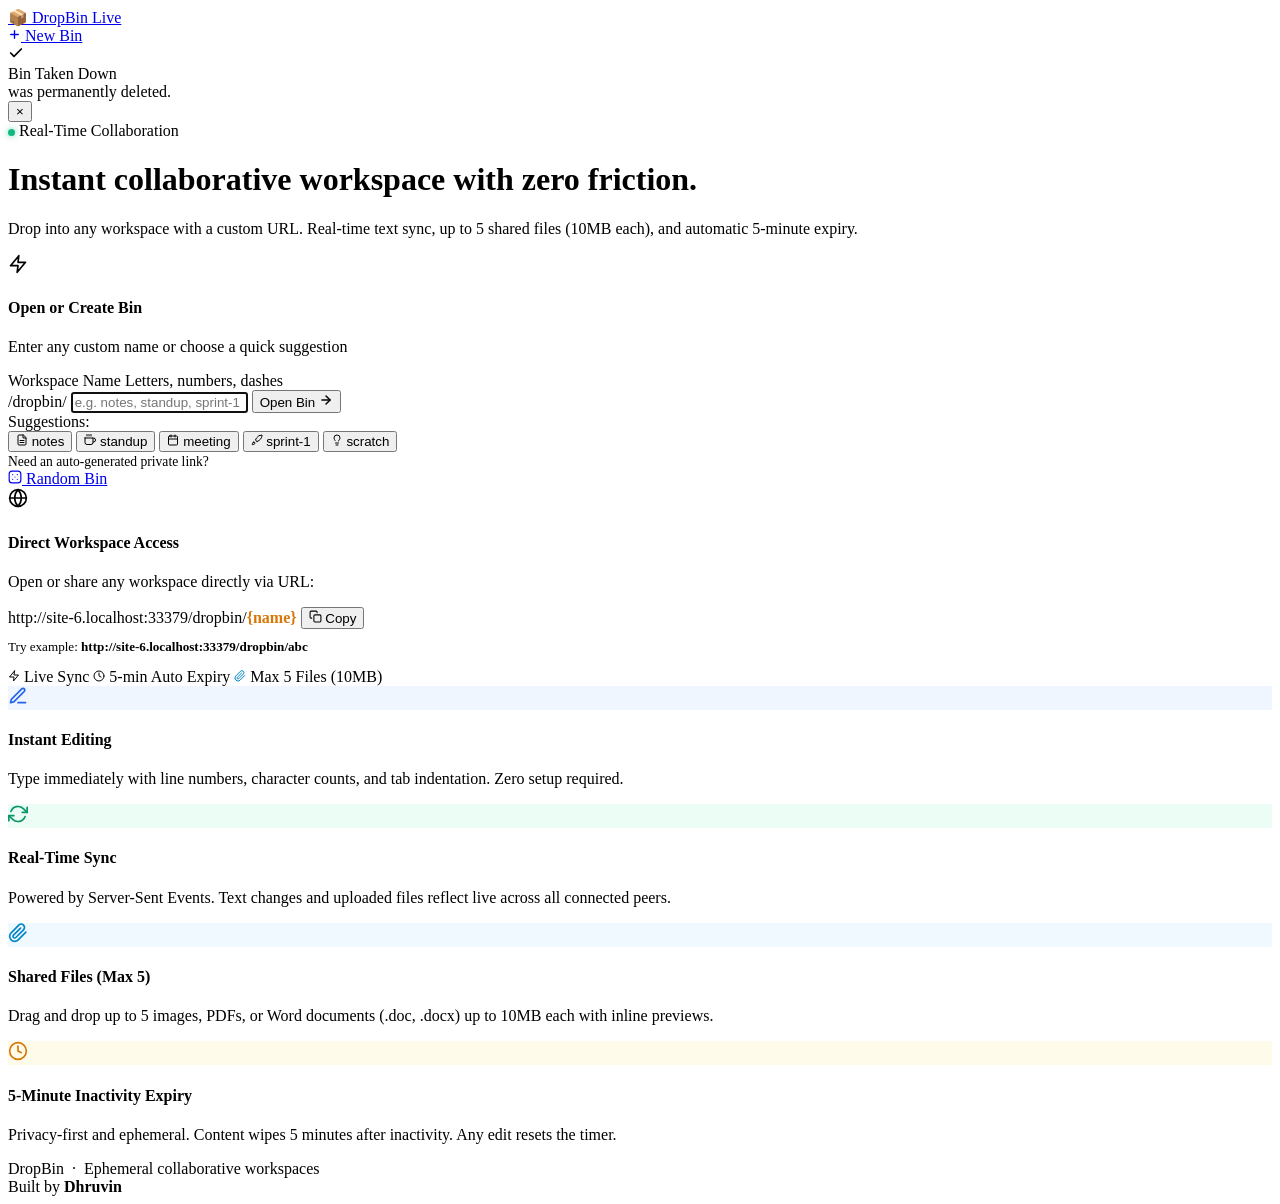
==== commit bc96bebb: "fix(security): resolve file upload vulnerabilities, IDOR, XSS, and DoS vectors" ====
--- a/src/main/resources/templates/index.html
+++ b/src/main/resources/templates/index.html
@@ -76,7 +76,7 @@
                     <span class="url-prefix" id="urlPrefix">/dropbin/</span>
                     <input type="text" id="customUrlInput" class="url-text-input"
                            placeholder="e.g. notes, standup, sprint-1"
-                           required pattern="[a-zA-Z0-9_\-\.]+"
+                           required pattern="[a-zA-Z0-9_\-]{1,64}" maxlength="64"
                            title="Letters, numbers, underscores, and hyphens"
                            autofocus/>
                     <button type="submit" class="btn btn-primary btn-open">
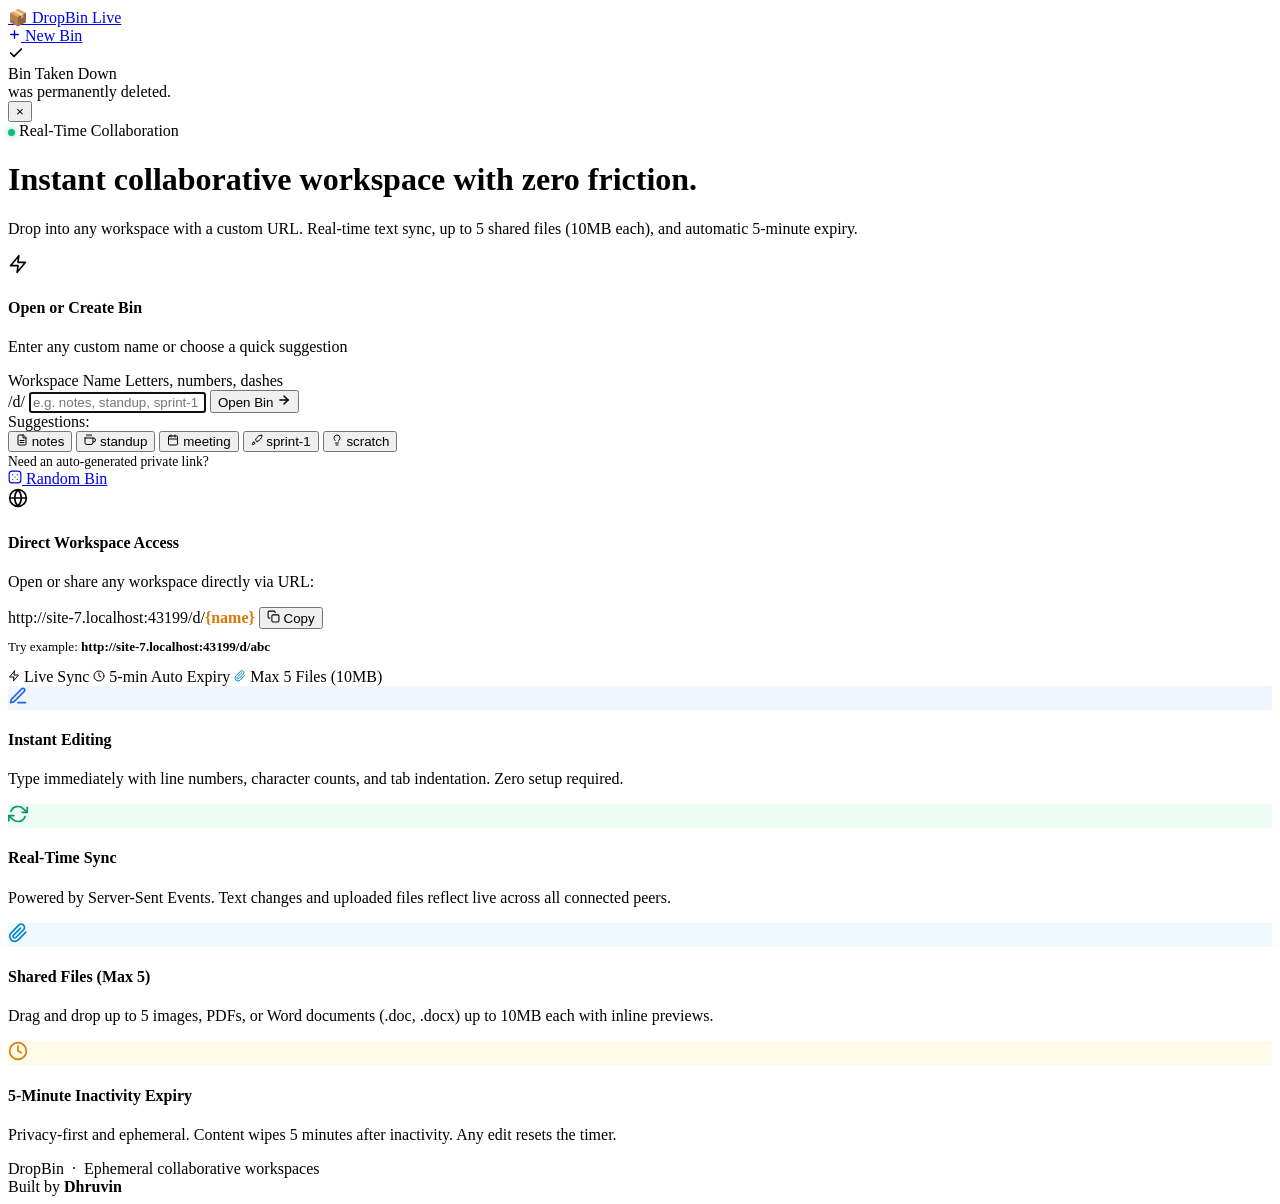
==== commit 3e7aad67: "feat(routing): migrate base URL prefix to /d with backwards compatibility - Update primary pad route" ====
--- a/src/main/resources/templates/index.html
+++ b/src/main/resources/templates/index.html
@@ -11,14 +11,14 @@
 
 <header class="site-header index-header">
     <div class="header-left">
-        <a href="/dropbin" class="logo">
+        <a href="/" class="logo">
             <span>📦 DropBin</span>
             <span class="logo-badge">Live</span>
         </a>
     </div>
 
     <div class="header-right">
-        <a href="/dropbin/new" class="btn btn-primary">
+        <a href="/d/new" class="btn btn-primary">
             <svg class="btn-icon" width="13" height="13" viewBox="0 0 24 24" fill="none" stroke="currentColor" stroke-width="2.5" stroke-linecap="round" stroke-linejoin="round"><line x1="12" y1="5" x2="12" y2="19"/><line x1="5" y1="12" x2="19" y2="12"/></svg>
             <span>New Bin</span>
         </a>
@@ -73,7 +73,7 @@
                     <span class="url-label-hint">Letters, numbers, dashes</span>
                 </div>
                 <div class="url-input-wrapper">
-                    <span class="url-prefix" id="urlPrefix">/dropbin/</span>
+                    <span class="url-prefix" id="urlPrefix">/d/</span>
                     <input type="text" id="customUrlInput" class="url-text-input"
                            placeholder="e.g. notes, standup, sprint-1"
                            required pattern="[a-zA-Z0-9_\-]{1,64}" maxlength="64"
@@ -118,7 +118,7 @@
                     Need an auto-generated private link?
                 </span>
                 <div style="display:flex; gap:0.5rem;">
-                    <a href="/dropbin/new" class="btn btn-secondary">
+                    <a href="/d/new" class="btn btn-secondary">
                         <svg class="btn-icon" width="14" height="14" viewBox="0 0 24 24" fill="none" stroke="currentColor" stroke-width="2" stroke-linecap="round" stroke-linejoin="round"><rect x="2" y="2" width="20" height="20" rx="5" ry="5"/><path d="M16 8h.01"/><path d="M8 8h.01"/><path d="M8 16h.01"/><path d="M16 16h.01"/><path d="M12 12h.01"/></svg>
                         <span>Random Bin</span>
                     </a>
@@ -143,7 +143,7 @@
             <div class="tip-card-body">
                 <div class="lan-tip-code-box">
                     <span class="lan-tip-code">
-                        <span id="tipOriginDisplay" th:text="${serverLanIp != null ? 'http://' + serverLanIp + ':' + serverPort : 'http://localhost:8080'}">http://localhost:8080</span>/dropbin/<span style="color:#d97706; font-weight:700;">{name}</span>
+                        <span id="tipOriginDisplay" th:text="${serverLanIp != null ? 'http://' + serverLanIp + ':' + serverPort : 'http://localhost:8080'}">http://localhost:8080</span>/d/<span style="color:#d97706; font-weight:700;">{name}</span>
                     </span>
                     <button type="button" class="btn-copy-format" id="btnCopyFormat" onclick="copyFormatUrl()" title="Copy URL format">
                         <svg class="btn-icon" width="13" height="13" viewBox="0 0 24 24" fill="none" stroke="currentColor" stroke-width="2" stroke-linecap="round" stroke-linejoin="round"><rect x="9" y="9" width="13" height="13" rx="2" ry="2"/><path d="M5 15H4a2 2 0 0 1-2-2V4a2 2 0 0 1 2-2h9a2 2 0 0 1 2 2v1"/></svg>
@@ -151,7 +151,7 @@
                     </button>
                 </div>
                 <p style="margin-top:0.6rem; font-size:0.82rem; color:var(--text-dim);">
-                    Try example: <a id="tipExampleLink" th:href="@{'/dropbin/abc'}" style="color:var(--primary);text-decoration:none; font-weight:600;"><span id="tipExampleDisplay" th:text="${serverLanIp != null ? 'http://' + serverLanIp + ':' + serverPort + '/dropbin/abc' : 'http://localhost:8080/dropbin/abc'}">http://localhost:8080/dropbin/abc</span></a>
+                    Try example: <a id="tipExampleLink" th:href="@{'/d/abc'}" style="color:var(--primary);text-decoration:none; font-weight:600;"><span id="tipExampleDisplay" th:text="${serverLanIp != null ? 'http://' + serverLanIp + ':' + serverPort + '/d/abc' : 'http://localhost:8080/d/abc'}">http://localhost:8080/d/abc</span></a>
                 </p>
             </div>
 
@@ -243,8 +243,8 @@
             if (tipCardHeading) tipCardHeading.textContent = 'Direct Workspace Access';
             if (tipCardDesc) tipCardDesc.textContent = 'Open or share any workspace directly via URL:';
             if (tipOriginDisplay) tipOriginDisplay.textContent = liveOrigin;
-            if (tipExampleDisplay) tipExampleDisplay.textContent = liveOrigin + '/dropbin/abc';
-            if (tipExampleLink) tipExampleLink.href = liveOrigin + '/dropbin/abc';
+            if (tipExampleDisplay) tipExampleDisplay.textContent = liveOrigin + '/d/abc';
+            if (tipExampleLink) tipExampleLink.href = liveOrigin + '/d/abc';
         } else {
             // LAN / Local Mode (Wi-Fi, localhost)
             if (tipCardHeading) tipCardHeading.textContent = 'Direct Workspace Access';
@@ -263,7 +263,7 @@
     function copyFormatUrl() {
         const originDisplay = document.getElementById('tipOriginDisplay');
         const origin = originDisplay ? originDisplay.textContent.trim() : window.location.origin;
-        const urlToCopy = origin + '/dropbin/{name}';
+        const urlToCopy = origin + '/d/{name}';
         navigator.clipboard.writeText(urlToCopy).then(() => {
             const btn = document.getElementById('btnCopyFormat');
             if (btn) {
@@ -279,7 +279,7 @@
         const input = document.getElementById('customUrlInput');
         let val = input.value.trim().replace(/^\/+|\/+$/g, '');
         if (val) {
-            window.location.href = '/dropbin/' + encodeURIComponent(val);
+            window.location.href = '/d/' + encodeURIComponent(val);
         }
     }
 
